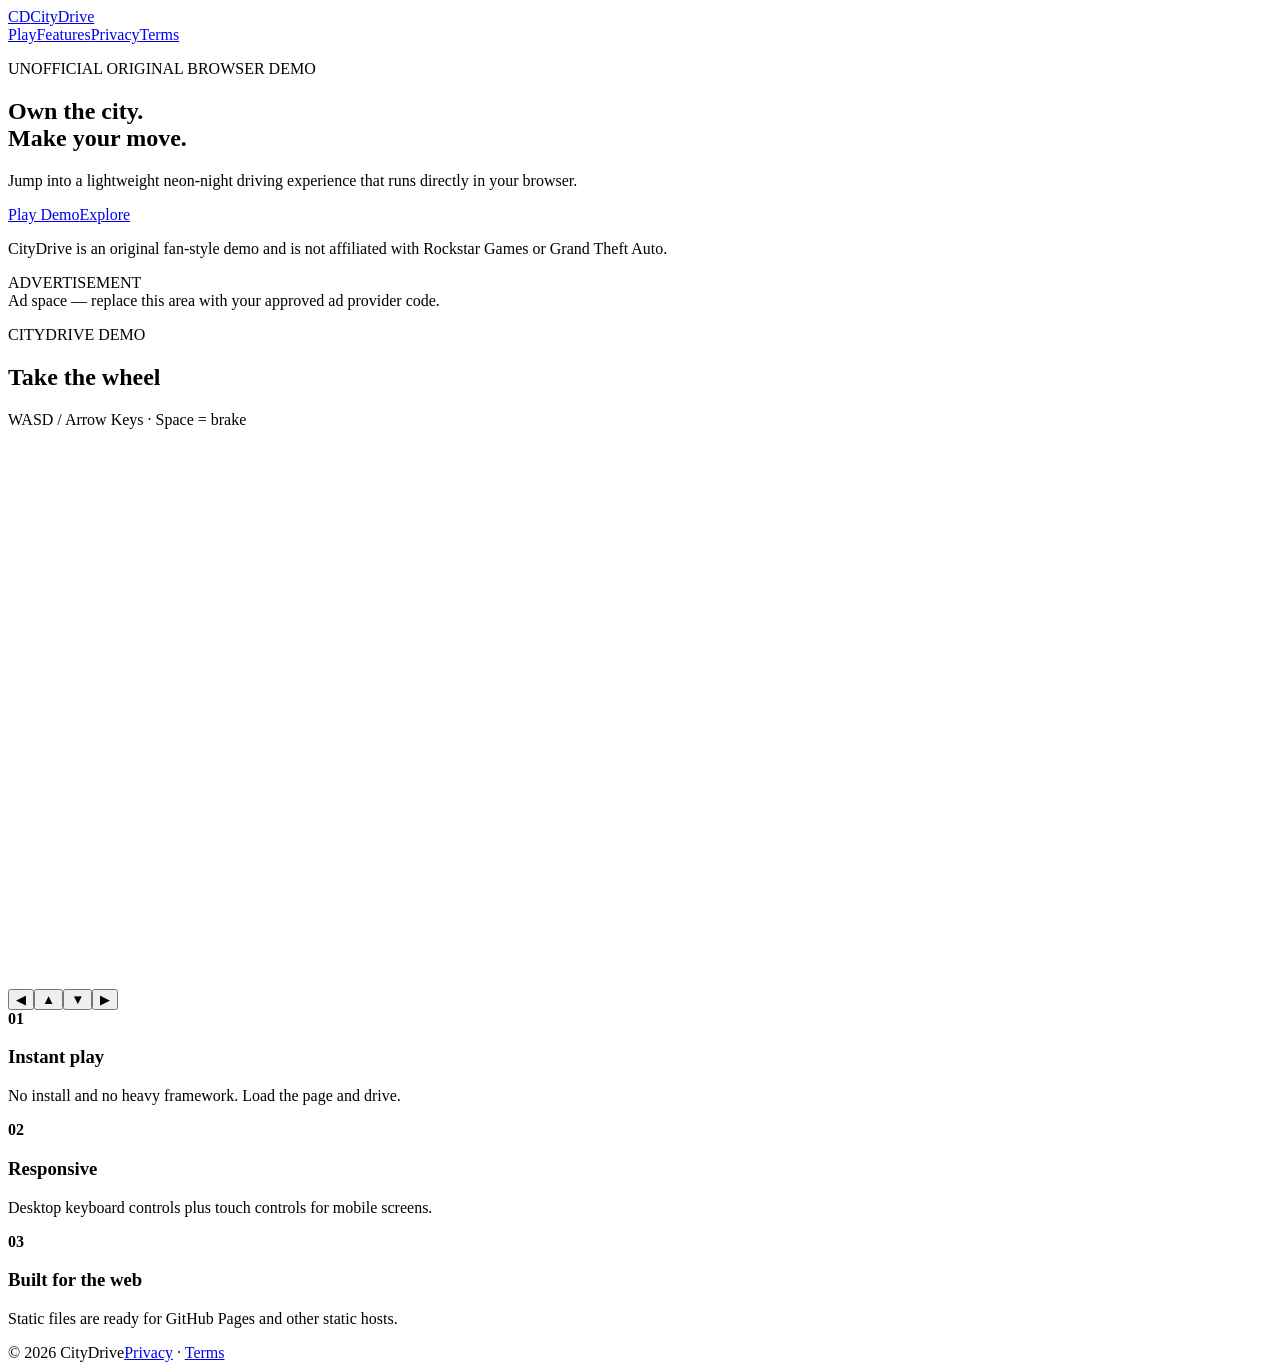
==== index.html @ 55355b6d "Add CityDrive: index.html" ====
<!doctype html>
<html lang="en">
<head>
<meta charset="utf-8">
<meta name="viewport" content="width=device-width,initial-scale=1">
<meta name="description" content="CityDrive — an original unofficial browser driving demo.">
<title>CityDrive — Own the City</title>
<link rel="preconnect" href="https://fonts.googleapis.com">
<link rel="preconnect" href="https://fonts.gstatic.com" crossorigin>
<link href="https://fonts.googleapis.com/css2?family=Roboto:wght@400;500;700;900&display=swap" rel="stylesheet">
<link rel="stylesheet" href="styles.css">
</head>
<body>
<header class="topbar">
<a class="brand" href="index.html" aria-label="CityDrive home"><span class="brand-mark">CD</span><span>CityDrive</span></a>
<nav aria-label="Primary navigation"><a href="#game">Play</a><a href="#features">Features</a><a href="privacy.html">Privacy</a><a href="terms.html">Terms</a></nav>
</header>
<main>
<section class="hero">
<div class="hero-copy">
<p class="eyebrow">UNOFFICIAL ORIGINAL BROWSER DEMO</p>
<h1>Own the city.<br><span>Make your move.</span></h1>
<p class="lede">Jump into a lightweight neon-night driving experience that runs directly in your browser.</p>
<div class="actions"><a class="button primary" href="#game">Play Demo</a><a class="button ghost" href="#features">Explore</a></div>
<p class="notice">CityDrive is an original fan-style demo and is not affiliated with Rockstar Games or Grand Theft Auto.</p>
</div>
<div class="city-art" aria-hidden="true"><div class="moon"></div><div class="skyline"></div><div class="road"><div class="lane"></div></div><div class="hero-car"></div></div>
</section>
<div class="ad-slot" aria-label="Advertisement"><span>ADVERTISEMENT</span><div>Ad space — replace this area with your approved ad provider code.</div></div>
<section id="game" class="game-section">
<div class="section-head"><div><p class="eyebrow">CITYDRIVE DEMO</p><h2>Take the wheel</h2></div><p class="hint">WASD / Arrow Keys · Space = brake</p></div>
<div class="game-shell"><canvas id="gameCanvas" width="960" height="540" aria-label="CityDrive driving game"></canvas><div class="touch-controls" aria-label="Touch controls"><button data-key="ArrowLeft" aria-label="Turn left">◀</button><button data-key="ArrowUp" aria-label="Accelerate">▲</button><button data-key="ArrowDown" aria-label="Brake">▼</button><button data-key="ArrowRight" aria-label="Turn right">▶</button></div></div>
</section>
<section id="features" class="features"><article><b>01</b><h3>Instant play</h3><p>No install and no heavy framework. Load the page and drive.</p></article><article><b>02</b><h3>Responsive</h3><p>Desktop keyboard controls plus touch controls for mobile screens.</p></article><article><b>03</b><h3>Built for the web</h3><p>Static files are ready for GitHub Pages and other static hosts.</p></article></section>
</main>
<footer><span>© 2026 CityDrive</span><span><a href="privacy.html">Privacy</a> · <a href="terms.html">Terms</a></span></footer>
<script src="app.js"></script>
</body>
</html>
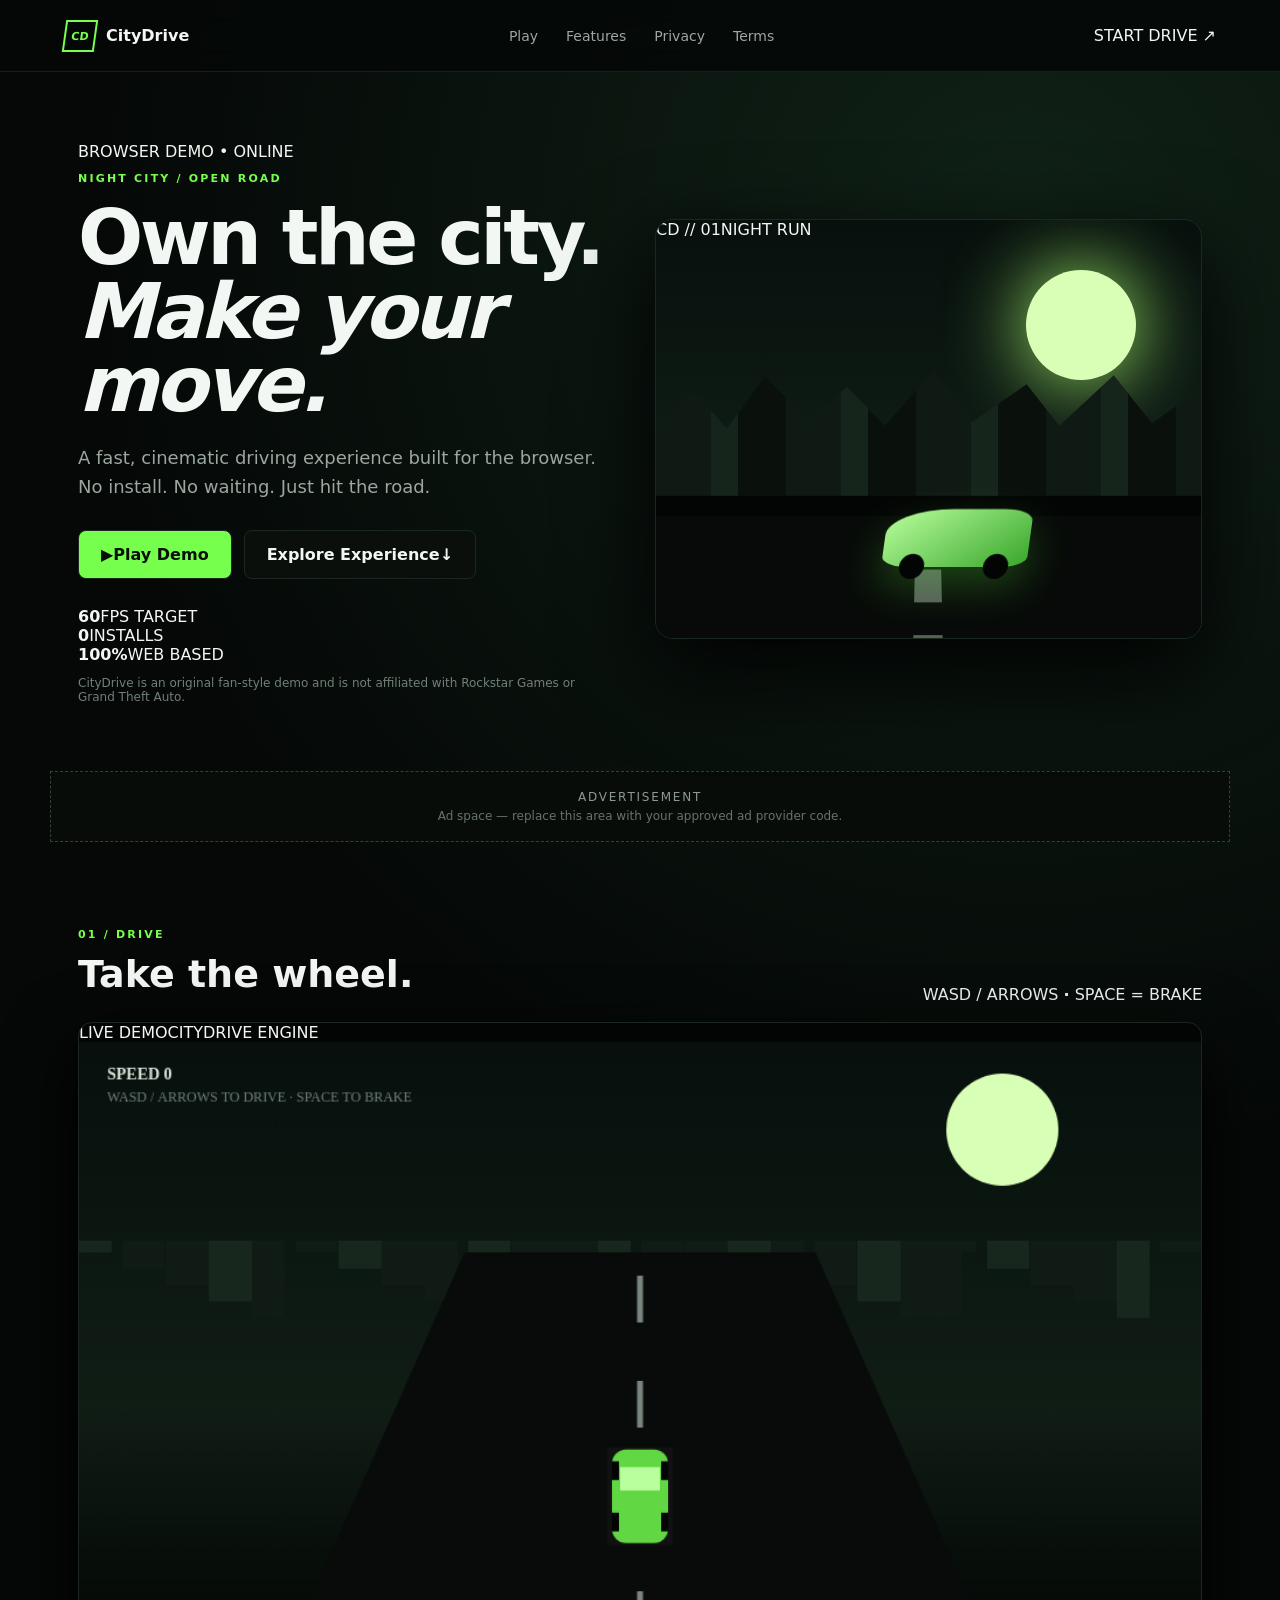
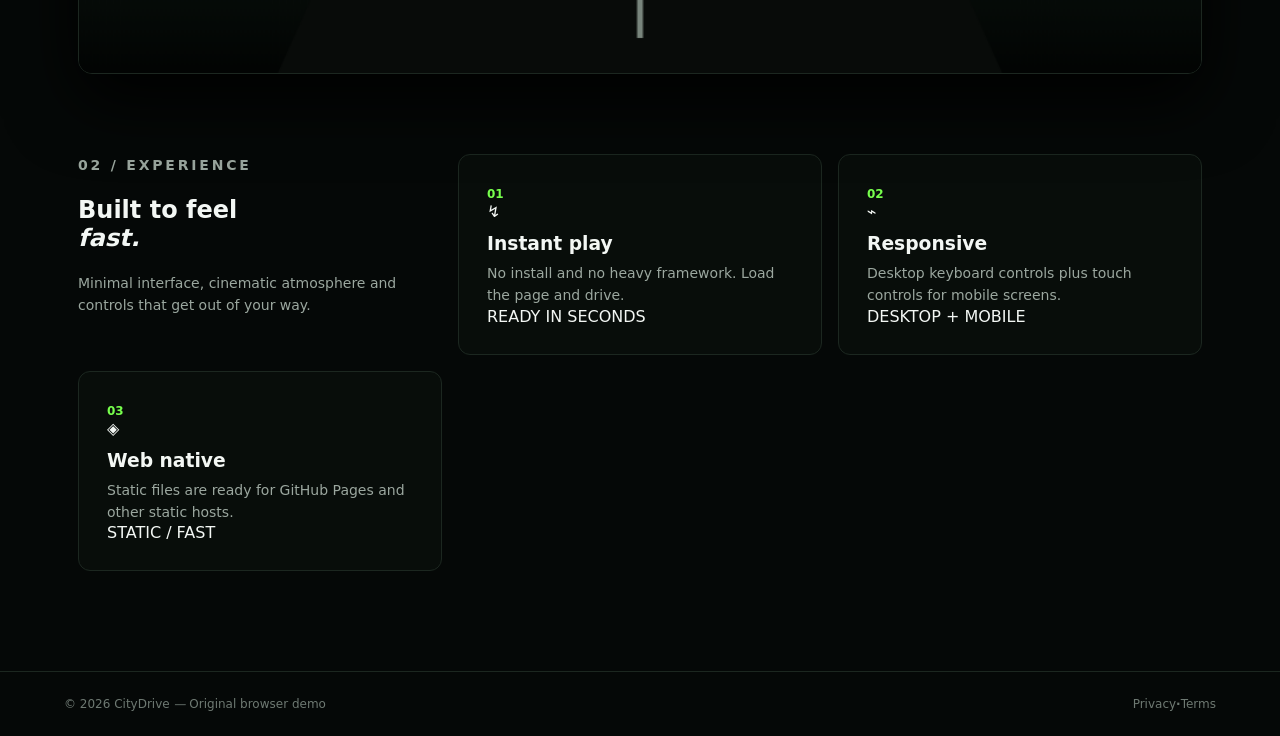
==== commit 75f761de: "Upgrade CityDrive landing page theme" ====
--- a/index.html
+++ b/index.html
@@ -4,6 +4,7 @@
 <meta charset="utf-8">
 <meta name="viewport" content="width=device-width,initial-scale=1">
 <meta name="description" content="CityDrive — an original unofficial browser driving demo.">
+<meta name="theme-color" content="#050608">
 <title>CityDrive — Own the City</title>
 <link rel="preconnect" href="https://fonts.googleapis.com">
 <link rel="preconnect" href="https://fonts.gstatic.com" crossorigin>
@@ -11,29 +12,49 @@
 <link rel="stylesheet" href="styles.css">
 </head>
 <body>
+<div class="ambient ambient-a"></div><div class="ambient ambient-b"></div>
 <header class="topbar">
-<a class="brand" href="index.html" aria-label="CityDrive home"><span class="brand-mark">CD</span><span>CityDrive</span></a>
-<nav aria-label="Primary navigation"><a href="#game">Play</a><a href="#features">Features</a><a href="privacy.html">Privacy</a><a href="terms.html">Terms</a></nav>
+  <a class="brand" href="index.html" aria-label="CityDrive home"><span class="brand-mark">CD</span><span>City<span>Drive</span></span></a>
+  <nav aria-label="Primary navigation"><a class="active" href="#game">Play</a><a href="#features">Features</a><a href="privacy.html">Privacy</a><a href="terms.html">Terms</a></nav>
+  <a class="top-cta" href="#game">START DRIVE <span>↗</span></a>
 </header>
+
 <main>
 <section class="hero">
-<div class="hero-copy">
-<p class="eyebrow">UNOFFICIAL ORIGINAL BROWSER DEMO</p>
-<h1>Own the city.<br><span>Make your move.</span></h1>
-<p class="lede">Jump into a lightweight neon-night driving experience that runs directly in your browser.</p>
-<div class="actions"><a class="button primary" href="#game">Play Demo</a><a class="button ghost" href="#features">Explore</a></div>
-<p class="notice">CityDrive is an original fan-style demo and is not affiliated with Rockstar Games or Grand Theft Auto.</p>
-</div>
-<div class="city-art" aria-hidden="true"><div class="moon"></div><div class="skyline"></div><div class="road"><div class="lane"></div></div><div class="hero-car"></div></div>
+  <div class="hero-copy">
+    <div class="status-pill"><i></i> BROWSER DEMO <span>•</span> ONLINE</div>
+    <p class="eyebrow">NIGHT CITY / OPEN ROAD</p>
+    <h1>Own the city.<br><em>Make your move.</em></h1>
+    <p class="lede">A fast, cinematic driving experience built for the browser. No install. No waiting. Just hit the road.</p>
+    <div class="actions"><a class="button primary" href="#game"><span class="play-icon">▶</span> Play Demo</a><a class="button ghost" href="#features">Explore Experience <span>↓</span></a></div>
+    <div class="micro-stats"><div><strong>60</strong><span>FPS TARGET</span></div><div><strong>0</strong><span>INSTALLS</span></div><div><strong>100%</strong><span>WEB BASED</span></div></div>
+    <p class="notice">CityDrive is an original fan-style demo and is not affiliated with Rockstar Games or Grand Theft Auto.</p>
+  </div>
+  <div class="city-art" aria-hidden="true">
+    <div class="art-label"><span>CD // 01</span><span>NIGHT RUN</span></div>
+    <div class="moon"></div><div class="stars"></div><div class="skyline"></div>
+    <div class="road"><div class="lane"></div><div class="road-glow"></div></div>
+    <div class="hero-car"><div class="car-window"></div><div class="car-light"></div></div>
+    <div class="speed-lines"></div>
+  </div>
 </section>
+
 <div class="ad-slot" aria-label="Advertisement"><span>ADVERTISEMENT</span><div>Ad space — replace this area with your approved ad provider code.</div></div>
+
 <section id="game" class="game-section">
-<div class="section-head"><div><p class="eyebrow">CITYDRIVE DEMO</p><h2>Take the wheel</h2></div><p class="hint">WASD / Arrow Keys · Space = brake</p></div>
-<div class="game-shell"><canvas id="gameCanvas" width="960" height="540" aria-label="CityDrive driving game"></canvas><div class="touch-controls" aria-label="Touch controls"><button data-key="ArrowLeft" aria-label="Turn left">◀</button><button data-key="ArrowUp" aria-label="Accelerate">▲</button><button data-key="ArrowDown" aria-label="Brake">▼</button><button data-key="ArrowRight" aria-label="Turn right">▶</button></div></div>
+  <div class="section-head"><div><p class="eyebrow">01 / DRIVE</p><h2>Take the wheel<span>.</span></h2></div><div class="control-chip">WASD / ARROWS <b>·</b> SPACE = BRAKE</div></div>
+  <div class="game-shell"><div class="game-topline"><span><i></i> LIVE DEMO</span><span>CITYDRIVE ENGINE</span></div><canvas id="gameCanvas" width="960" height="540" aria-label="CityDrive driving game"></canvas><div class="touch-controls" aria-label="Touch controls"><button data-key="ArrowLeft" aria-label="Turn left">◀</button><button data-key="ArrowUp" aria-label="Accelerate">▲</button><button data-key="ArrowDown" aria-label="Brake">▼</button><button data-key="ArrowRight" aria-label="Turn right">▶</button></div></div>
 </section>
-<section id="features" class="features"><article><b>01</b><h3>Instant play</h3><p>No install and no heavy framework. Load the page and drive.</p></article><article><b>02</b><h3>Responsive</h3><p>Desktop keyboard controls plus touch controls for mobile screens.</p></article><article><b>03</b><h3>Built for the web</h3><p>Static files are ready for GitHub Pages and other static hosts.</p></article></section>
+
+<section id="features" class="features">
+  <div class="feature-intro"><p class="eyebrow">02 / EXPERIENCE</p><h2>Built to feel<br><em>fast.</em></h2><p>Minimal interface, cinematic atmosphere and controls that get out of your way.</p></div>
+  <article><b>01</b><div class="feature-icon">↯</div><h3>Instant play</h3><p>No install and no heavy framework. Load the page and drive.</p><span>READY IN SECONDS</span></article>
+  <article><b>02</b><div class="feature-icon">⌁</div><h3>Responsive</h3><p>Desktop keyboard controls plus touch controls for mobile screens.</p><span>DESKTOP + MOBILE</span></article>
+  <article><b>03</b><div class="feature-icon">◈</div><h3>Web native</h3><p>Static files are ready for GitHub Pages and other static hosts.</p><span>STATIC / FAST</span></article>
+</section>
 </main>
-<footer><span>© 2026 CityDrive</span><span><a href="privacy.html">Privacy</a> · <a href="terms.html">Terms</a></span></footer>
+
+<footer><span>© 2026 CityDrive <i>—</i> Original browser demo</span><span><a href="privacy.html">Privacy</a><b>·</b><a href="terms.html">Terms</a></span></footer>
 <script src="app.js"></script>
 </body>
 </html>
--- a/styles.css
+++ b/styles.css
@@ -0,0 +1 @@
+:root{--bg:#050807;--panel:#0b100e;--text:#f3f7f4;--muted:#9ba79f;--accent:#77ff4d;--line:#1c2720;--max:1180px}*{box-sizing:border-box}html{scroll-behavior:smooth}body{margin:0;background:radial-gradient(circle at 80% 10%,#102217 0,#050807 40%);color:var(--text);font-family:Roboto,system-ui,sans-serif}a{color:inherit;text-decoration:none}.topbar{height:72px;display:flex;align-items:center;justify-content:space-between;padding:0 5vw;border-bottom:1px solid #142018;background:#050807e8;backdrop-filter:blur(14px);position:sticky;top:0;z-index:10}.brand{font-weight:900;display:flex;align-items:center;gap:10px}.brand-mark{display:grid;place-items:center;width:32px;height:32px;border:2px solid var(--accent);color:var(--accent);font-size:11px;transform:skew(-8deg)}nav{display:flex;gap:28px;color:var(--muted);font-size:14px}nav a:hover,footer a:hover{color:var(--accent)}.hero{min-height:650px;max-width:var(--max);margin:auto;display:grid;grid-template-columns:1fr 1fr;align-items:center;padding:70px 28px 55px;gap:30px}.eyebrow{font-size:11px;letter-spacing:.2em;color:var(--accent);font-weight:700}.hero h1{font-size:clamp(48px,6vw,82px);line-height:.96;margin:16px 0 22px;letter-spacing:-.045em}.hero h1 span{color:var(--accent)}.lede{max-width:520px;color:var(--muted);font-size:18px;line-height:1.6}.actions{display:flex;gap:12px;margin:28px 0}.button{display:inline-flex;padding:14px 22px;border-radius:8px;font-weight:700;border:1px solid var(--line)}.primary{background:var(--accent);color:#071007}.ghost{background:#0a0f0c}.button:hover{transform:translateY(-1px)}.notice{font-size:12px;color:#718078;max-width:520px}.city-art{height:420px;position:relative;overflow:hidden;border:1px solid #1a281e;border-radius:18px;background:linear-gradient(#07100d,#101d16 65%,#030504 66%);box-shadow:0 30px 90px #000}.moon{position:absolute;width:110px;height:110px;border-radius:50%;background:#d9ffb7;right:12%;top:12%;box-shadow:0 0 80px #aaff70}.skyline{position:absolute;inset:35% 0 34%;background:repeating-linear-gradient(90deg,#101a14 0 55px,#16251c 55px 82px,#0a110d 82px 130px);clip-path:polygon(0 45%,7% 20%,13% 48%,20% 8%,28% 42%,35% 16%,42% 46%,51% 3%,58% 43%,68% 14%,74% 46%,84% 7%,91% 44%,100% 17%,100% 100%,0 100%)}.road{position:absolute;inset:65% -15% -20%;background:#070a08;transform:perspective(250px) rotateX(22deg)}.lane{position:absolute;left:48%;width:4%;height:100%;background:repeating-linear-gradient(#b9c7bc 0 38px,transparent 38px 72px);opacity:.45}.hero-car{position:absolute;width:145px;height:58px;left:42%;bottom:17%;background:linear-gradient(145deg,#b9ff9d,#39a62c);border-radius:45% 20% 18% 18%;box-shadow:0 18px 40px #65ff413d;transform:skew(-8deg)}.hero-car:before,.hero-car:after{content:"";position:absolute;width:25px;height:25px;background:#030504;border-radius:50%;bottom:-12px}.hero-car:before{left:18px}.hero-car:after{right:18px}.ad-slot{max-width:var(--max);margin:0 auto 55px;padding:18px;border:1px dashed #334137;background:#080c09;text-align:center;color:#65736a;font-size:12px}.ad-slot span{display:block;color:#8d9a91;letter-spacing:.15em;margin-bottom:5px}.game-section{max-width:var(--max);margin:auto;padding:20px 28px 80px}.section-head{display:flex;justify-content:space-between;align-items:end;margin-bottom:18px}.section-head h2{font-size:38px;margin:8px 0}.hint{color:var(--muted);font-size:13px}.game-shell{position:relative;background:#030504;border:1px solid var(--line);border-radius:14px;overflow:hidden;box-shadow:0 25px 70px #000}.game-shell canvas{display:block;width:100%;height:auto;image-rendering:auto}.touch-controls{display:none;position:absolute;bottom:14px;left:14px;right:14px;justify-content:space-between;pointer-events:none}.touch-controls button{pointer-events:auto;width:52px;height:52px;border-radius:50%;border:1px solid #6b806e;background:#0a120dce;color:#fff;font-size:18px}.features{max-width:var(--max);margin:auto;padding:0 28px 100px;display:grid;grid-template-columns:repeat(3,1fr);gap:16px}.features article{padding:28px;border:1px solid var(--line);background:#080d0a;border-radius:12px}.features b{color:var(--accent);font-size:12px}.features h3{margin:12px 0 8px}.features p{margin:0;color:var(--muted);line-height:1.6;font-size:14px}footer{padding:25px 5vw;border-top:1px solid var(--line);display:flex;justify-content:space-between;color:#6e7972;font-size:12px}@media(max-width:760px){nav{gap:12px}.hero{grid-template-columns:1fr;padding-top:45px}.city-art{height:300px}.features{grid-template-columns:1fr}.touch-controls{display:flex}.hint{display:none}}@media(prefers-reduced-motion:reduce){html{scroll-behavior:auto}.button{transition:none}}:focus-visible{outline:2px solid var(--accent);outline-offset:3px}
